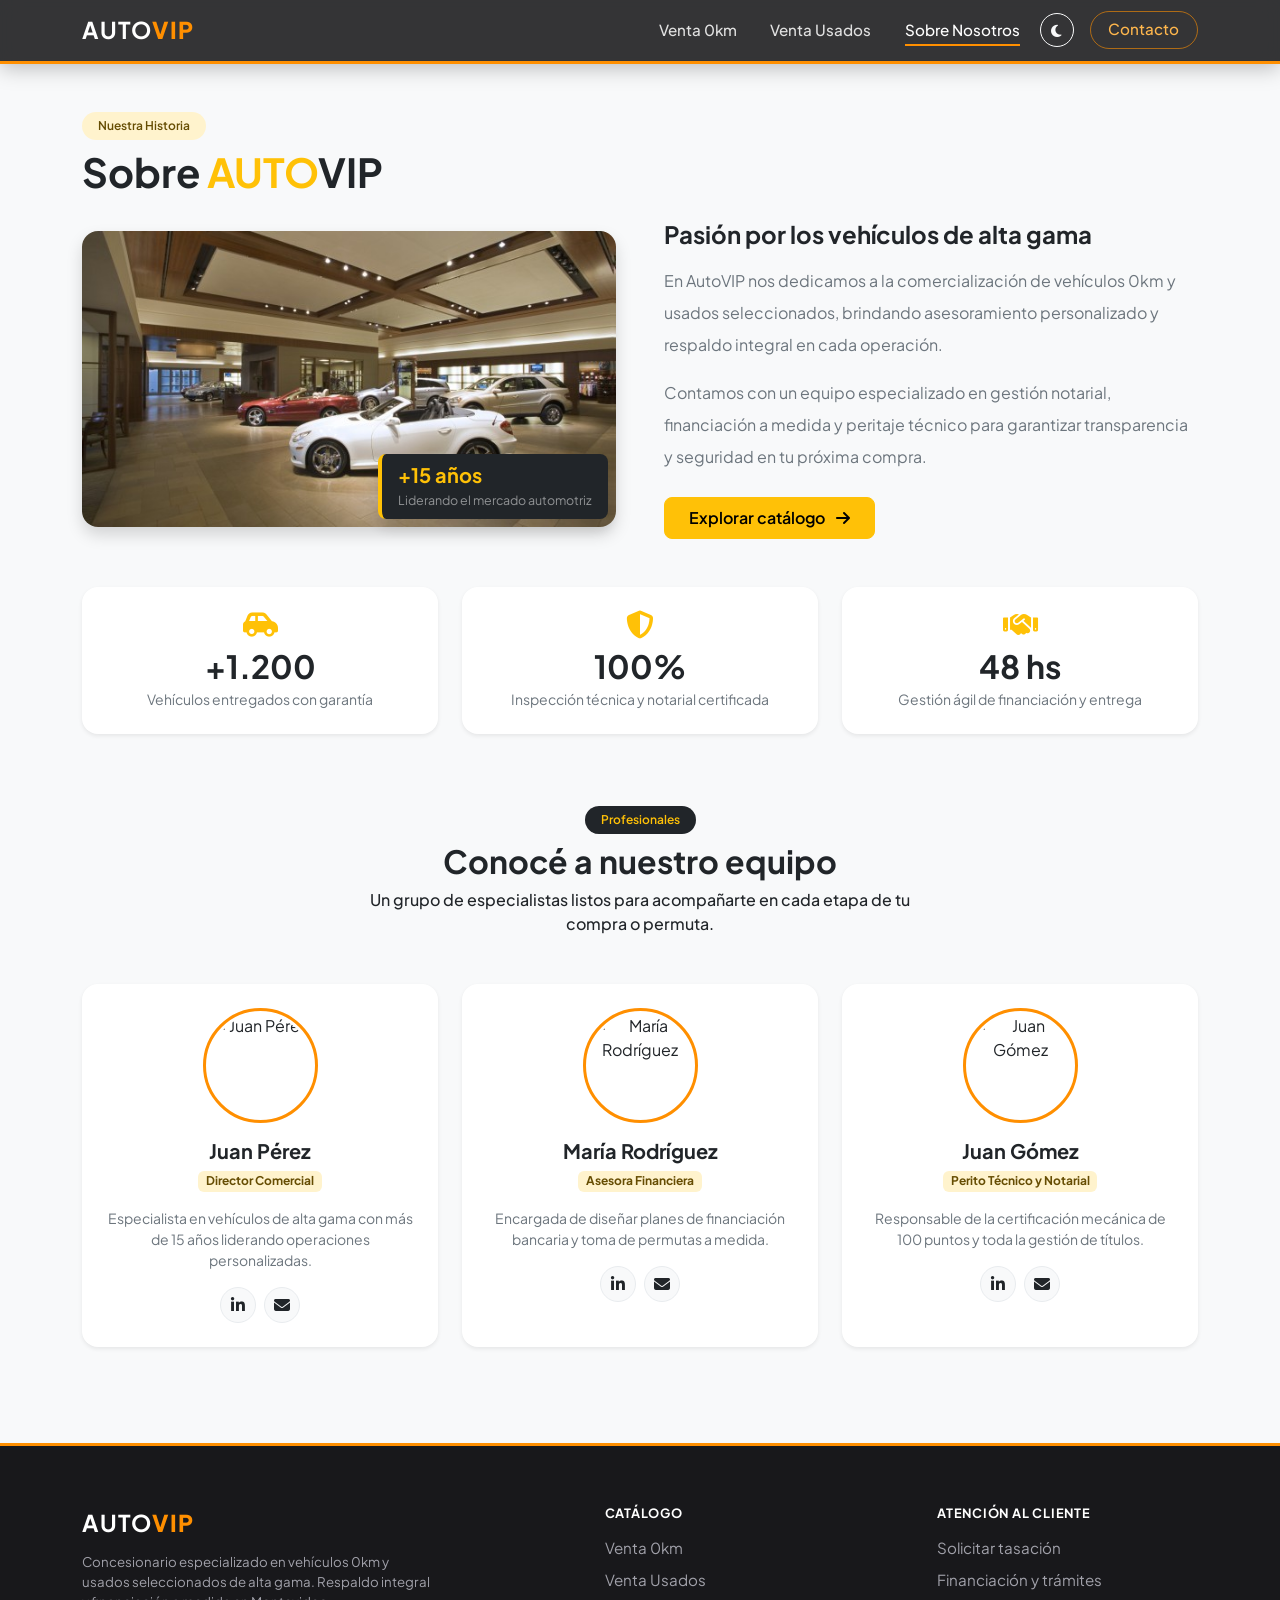
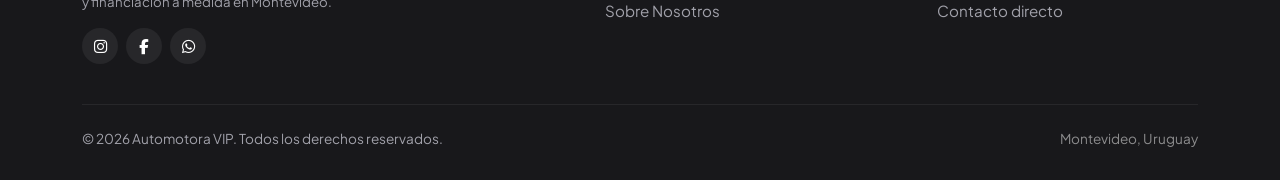
==== sobre-nosotros.html @ d8694683 "Version inicial de Automotora VIP" ====
<!doctype html>
<html lang="es">
  <head>
    <meta charset="utf-8" />
    <meta name="viewport" content="width=device-width, initial-scale=1" />
    <meta
      name="description"
      content="Automotora VIP - Conocé nuestra historia, trayectoria y equipo de especialistas."
    />
    <meta name="author" content="Automotora VIP" />

    <title>Sobre Nosotros | Automotora VIP</title>

    <!-- Bootstrap 5.3.3 CSS -->
    <link
      href="https://cdn.jsdelivr.net/npm/bootstrap@5.3.3/dist/css/bootstrap.min.css"
      rel="stylesheet"
      integrity="sha384-QWTKZyjpPEjISv5WaRU9OFeRpok6YctnYmDr5pNlyT2bRjXh0JMhjY6hW+ALEwIH"
      crossorigin="anonymous"
    />

    <!-- Font Awesome 6.5.1 -->
    <link
      rel="stylesheet"
      href="https://cdnjs.cloudflare.com/ajax/libs/font-awesome/6.5.1/css/all.min.css"
    />

    <!-- Google Font: Plus Jakarta Sans -->
    <link rel="preconnect" href="https://fonts.googleapis.com" />
    <link rel="preconnect" href="https://fonts.gstatic.com" crossorigin />
    <link
      href="https://fonts.googleapis.com/css2?family=Plus+Jakarta+Sans:wght@400;500;600;700;800&display=swap"
      rel="stylesheet"
    />

    <!-- Estilos compartidos del proyecto -->
    <link rel="stylesheet" href="css/styles.css" />

    <!-- Librería AOS -->
    <link href="https://unpkg.com/aos@2.3.1/dist/aos.css" rel="stylesheet" />
  </head>

  <body>
    <!-- ================= NAVBAR ================= -->
    <nav id="header" class="navbar navbar-expand-lg navbar-dark sticky-top">
      <div class="container">
        <a class="navbar-brand brand-logo" href="index.html"
          >AUTO<span class="brand-vip">VIP</span></a
        >
        <button
          class="navbar-toggler"
          type="button"
          data-bs-toggle="collapse"
          data-bs-target="#links"
          aria-controls="links"
          aria-expanded="false"
          aria-label="Toggle navigation"
        >
          <span class="navbar-toggler-icon"></span>
        </button>
        <div id="links" class="collapse navbar-collapse justify-content-end">
          <ul class="navbar-nav">
            <li class="nav-item">
              <a class="nav-link" href="ventas.html?status=1">Venta 0km</a>
            </li>
            <li class="nav-item">
              <a class="nav-link" href="ventas.html?status=0">Venta Usados</a>
            </li>
            <li class="nav-item">
              <a class="nav-link active" href="sobre-nosotros.html"
                >Sobre Nosotros</a
              >
            </li>
            <li class="nav-item d-flex align-items-center ms-lg-2">
              <button
                id="btn-tema"
                type="button"
                class="btn btn-sm btn-outline-light rounded-circle"
                style="width: 34px; height: 34px"
                aria-label="Cambiar tema"
              >
                <i class="fas fa-moon"></i>
              </button>
            </li>
            <li class="nav-item">
              <a
                class="nav-link"
                href="#"
                data-bs-toggle="modal"
                data-bs-target="#contacto-modal"
              >
                Contacto
              </a>
            </li>
          </ul>
        </div>
      </div>
    </nav>

    <!-- ================= CONTENIDO PRINCIPAL ================= -->
    <main id="sobre-nosotros" class="py-5">
      <!-- SECCIÓN 1: Historia de la empresa y métricas de confianza -->
      <section class="container mb-5">
        <div class="mb-4" data-aos="fade-up">
          <span
            class="badge rounded-pill bg-warning-subtle text-warning-emphasis px-3 py-2 mb-2 fw-semibold"
          >
            Nuestra Historia
          </span>
          <h1 class="fw-bold display-6">
            Sobre <span class="text-warning">AUTO</span>VIP
          </h1>
        </div>

        <div class="row align-items-center g-5 mb-5">
          <div class="col-lg-6" data-aos="fade-right">
            <div class="position-relative">
              <img
                src="img/about_us/about.jpg"
                alt="Salón de ventas AutoVIP"
                class="img-fluid rounded-4 shadow"
              />
              <div
                class="bg-dark text-white py-2 px-3 rounded-3 shadow position-absolute bottom-0 end-0 m-2 border-start border-warning border-4"
              >
                <span class="d-block fs-5 fw-bold text-warning lh-sm"
                  >+15 años</span
                >
                <span class="text-white-50" style="font-size: 0.78rem">
                  Liderando el mercado automotriz
                </span>
              </div>
            </div>
          </div>

          <div class="col-lg-6" data-aos="fade-left">
            <h2 class="h4 fw-bold mb-3">
              Pasión por los vehículos de alta gama
            </h2>
            <p class="text-secondary lh-lg">
              En AutoVIP nos dedicamos a la comercialización de vehículos 0km y
              usados seleccionados, brindando asesoramiento personalizado y
              respaldo integral en cada operación.
            </p>
            <p class="text-secondary lh-lg mb-4">
              Contamos con un equipo especializado en gestión notarial,
              financiación a medida y peritaje técnico para garantizar
              transparencia y seguridad en tu próxima compra.
            </p>
            <a
              href="ventas.html"
              class="btn btn-warning fw-semibold px-4 py-2 rounded-3"
            >
              Explorar catálogo <i class="fas fa-arrow-right ms-2"></i>
            </a>
          </div>
        </div>

        <!-- Fila de 3 tarjetas de métricas clave -->
        <div class="row g-4 text-center">
          <div class="col-md-4" data-aos="fade-up" data-aos-delay="100">
            <div class="bg-white p-4 rounded-4 shadow-sm h-100 auto-card">
              <i class="fas fa-car-side fs-3 text-warning mb-2"></i>
              <h3
                class="h2 fw-bold mb-1 contador"
                data-target="1200"
                data-prefix="+"
              >
                +1.200
              </h3>
              <p class="text-secondary small mb-0">
                Vehículos entregados con garantía
              </p>
            </div>
          </div>
          <div class="col-md-4" data-aos="fade-up" data-aos-delay="200">
            <div class="bg-white p-4 rounded-4 shadow-sm h-100 auto-card">
              <i class="fas fa-shield-alt fs-3 text-warning mb-2"></i>
              <h3
                class="h2 fw-bold mb-1 contador"
                data-target="100"
                data-suffix="%"
              >
                100%
              </h3>
              <p class="text-secondary small mb-0">
                Inspección técnica y notarial certificada
              </p>
            </div>
          </div>
          <div class="col-md-4" data-aos="fade-up" data-aos-delay="300">
            <div class="bg-white p-4 rounded-4 shadow-sm h-100 auto-card">
              <i class="fas fa-handshake fs-3 text-warning mb-2"></i>
              <h3
                class="h2 fw-bold mb-1 contador"
                data-target="48"
                data-suffix=" hs"
              >
                48 hs
              </h3>
              <p class="text-secondary small mb-0">
                Gestión ágil de financiación y entrega
              </p>
            </div>
          </div>
        </div>
      </section>

      <!-- SECCIÓN 2: Presentación del equipo -->
      <section class="container pt-4 pb-5">
        <div class="text-center mb-5" data-aos="fade-up">
          <span
            class="badge rounded-pill bg-dark text-warning px-3 py-2 mb-2 fw-semibold"
          >
            Profesionales
          </span>
          <h2 class="fw-bold">Conocé a nuestro equipo</h2>
          <p class="text-dark fw-medium mx-auto" style="max-width: 600px">
            Un grupo de especialistas listos para acompañarte en cada etapa de
            tu compra o permuta.
          </p>
        </div>

        <div class="row g-4">
          <div class="col-md-4" data-aos="fade-up" data-aos-delay="100">
            <div
              class="bg-white rounded-4 shadow-sm p-4 text-center h-100 auto-card team-card"
            >
              <img
                src="https://images.unsplash.com/photo-1519085360753-af0119f7cbe7?auto=format&fit=crop&w=600&q=80"
                alt="Juan Pérez"
                class="mx-auto mb-3 d-block"
              />
              <h5 class="fw-bold mb-1">Juan Pérez</h5>
              <span class="badge bg-warning-subtle text-warning-emphasis mb-3">
                Director Comercial
              </span>
              <p class="text-secondary small mb-3">
                Especialista en vehículos de alta gama con más de 15 años
                liderando operaciones personalizadas.
              </p>
              <div class="d-flex justify-content-center gap-2">
                <a href="#" class="social-btn" aria-label="LinkedIn">
                  <i class="fab fa-linkedin-in"></i>
                </a>
                <a href="#" class="social-btn" aria-label="Email">
                  <i class="fas fa-envelope"></i>
                </a>
              </div>
            </div>
          </div>

          <div class="col-md-4" data-aos="fade-up" data-aos-delay="200">
            <div
              class="bg-white rounded-4 shadow-sm p-4 text-center h-100 auto-card team-card"
            >
              <img
                src="https://images.unsplash.com/photo-1573496359142-b8d87734a5a2?auto=format&fit=crop&w=600&q=80"
                alt="María Rodríguez"
                class="mx-auto mb-3 d-block"
              />
              <h5 class="fw-bold mb-1">María Rodríguez</h5>
              <span class="badge bg-warning-subtle text-warning-emphasis mb-3">
                Asesora Financiera
              </span>
              <p class="text-secondary small mb-3">
                Encargada de diseñar planes de financiación bancaria y toma de
                permutas a medida.
              </p>
              <div class="d-flex justify-content-center gap-2">
                <a href="#" class="social-btn" aria-label="LinkedIn">
                  <i class="fab fa-linkedin-in"></i>
                </a>
                <a href="#" class="social-btn" aria-label="Email">
                  <i class="fas fa-envelope"></i>
                </a>
              </div>
            </div>
          </div>

          <div class="col-md-4" data-aos="fade-up" data-aos-delay="300">
            <div
              class="bg-white rounded-4 shadow-sm p-4 text-center h-100 auto-card team-card"
            >
              <img
                src="https://images.unsplash.com/photo-1472099645785-5658abf4ff4e?auto=format&fit=crop&w=600&q=80"
                alt="Juan Gómez"
                class="mx-auto mb-3 d-block"
              />
              <h5 class="fw-bold mb-1">Juan Gómez</h5>
              <span class="badge bg-warning-subtle text-warning-emphasis mb-3">
                Perito Técnico y Notarial
              </span>
              <p class="text-secondary small mb-3">
                Responsable de la certificación mecánica de 100 puntos y toda la
                gestión de títulos.
              </p>
              <div class="d-flex justify-content-center gap-2">
                <a href="#" class="social-btn" aria-label="LinkedIn">
                  <i class="fab fa-linkedin-in"></i>
                </a>
                <a href="#" class="social-btn" aria-label="Email">
                  <i class="fas fa-envelope"></i>
                </a>
              </div>
            </div>
          </div>
        </div>
      </section>
    </main>

    <!-- ================= FOOTER ================= -->
    <footer id="footer">
      <div class="container">
        <div class="row gy-4 justify-content-between">
          <div class="col-lg-4">
            <a href="index.html" class="brand-logo">
              AUTO<span class="brand-vip">VIP</span>
            </a>
            <p class="small mb-3">
              Concesionario especializado en vehículos 0km y usados
              seleccionados de alta gama. Respaldo integral y financiación a
              medida en Montevideo.
            </p>
            <div class="d-flex gap-2">
              <a href="#" class="footer-social" aria-label="Instagram">
                <i class="fab fa-instagram"></i>
              </a>
              <a href="#" class="footer-social" aria-label="Facebook">
                <i class="fab fa-facebook-f"></i>
              </a>
              <a href="#" class="footer-social" aria-label="WhatsApp">
                <i class="fab fa-whatsapp"></i>
              </a>
            </div>
          </div>

          <div class="col-6 col-lg-2">
            <h6>Catálogo</h6>
            <ul>
              <li><a href="ventas.html?status=1">Venta 0km</a></li>
              <li><a href="ventas.html?status=0">Venta Usados</a></li>
              <li><a href="sobre-nosotros.html">Sobre Nosotros</a></li>
            </ul>
          </div>

          <div class="col-6 col-lg-3">
            <h6>Atención al Cliente</h6>
            <ul>
              <li>
                <a
                  href="#"
                  data-bs-toggle="modal"
                  data-bs-target="#contacto-modal"
                >
                  Solicitar tasación
                </a>
              </li>
              <li>
                <a
                  href="#"
                  data-bs-toggle="modal"
                  data-bs-target="#contacto-modal"
                >
                  Financiación y trámites
                </a>
              </li>
              <li>
                <a
                  href="#"
                  data-bs-toggle="modal"
                  data-bs-target="#contacto-modal"
                >
                  Contacto directo
                </a>
              </li>
            </ul>
          </div>
        </div>

        <div
          class="footer-bottom d-flex flex-wrap justify-content-between align-items-center gap-2"
        >
          <span>© 2026 Automotora VIP. Todos los derechos reservados.</span>
          <span class="text-white-50">Montevideo, Uruguay</span>
        </div>
      </div>
    </footer>

    <!-- ================= MODAL DE CONTACTO PROFESIONAL ================= -->
    <div
      id="contacto-modal"
      class="modal fade"
      tabindex="-1"
      aria-labelledby="modal-title"
      aria-hidden="true"
    >
      <div class="modal-dialog modal-lg modal-dialog-centered">
        <div class="modal-content rounded-4 border-0 shadow">
          <div class="modal-header border-0 pb-0 px-4 pt-4">
            <div>
              <span
                class="badge rounded-pill bg-warning-subtle text-warning-emphasis px-3 py-1 mb-1 fw-semibold"
              >
                Atención Personalizada
              </span>
              <h4 id="modal-title" class="modal-title fw-bold">
                Contactate con <span class="text-warning">AUTO</span>VIP
              </h4>
            </div>
            <button
              type="button"
              class="btn-close"
              data-bs-dismiss="modal"
              aria-label="Cerrar"
            ></button>
          </div>

          <div class="modal-body p-4">
            <form action="https://formspree.io/f/TU_CODIGO_AQUI" method="POST">
              <div class="row g-3">
                <div class="col-md-6">
                  <label
                    for="name"
                    class="form-label small fw-semibold text-secondary"
                  >
                    Nombre y apellido *
                  </label>
                  <input
                    type="text"
                    id="name"
                    name="name"
                    class="form-control rounded-3 filtro-select"
                    placeholder="Ej: Martín Rodríguez"
                    required
                  />
                </div>

                <div class="col-md-6">
                  <label
                    for="phone"
                    class="form-label small fw-semibold text-secondary"
                  >
                    Teléfono / WhatsApp *
                  </label>
                  <input
                    type="tel"
                    id="phone"
                    name="phone"
                    class="form-control rounded-3 filtro-select"
                    placeholder="Ej: 099 123 456"
                    required
                  />
                </div>

                <div class="col-md-6">
                  <label
                    for="email"
                    class="form-label small fw-semibold text-secondary"
                  >
                    Correo electrónico *
                  </label>
                  <input
                    type="email"
                    id="email"
                    name="email"
                    class="form-control rounded-3 filtro-select"
                    placeholder="nombre@ejemplo.com"
                    required
                  />
                </div>

                <div class="col-md-6">
                  <label
                    for="inquiry-type"
                    class="form-label small fw-semibold text-secondary"
                  >
                    Motivo de consulta *
                  </label>
                  <select
                    id="inquiry-type"
                    name="inquiry_type"
                    class="form-select rounded-3 filtro-select"
                    required
                  >
                    <option value="" selected disabled>
                      Seleccioná una opción...
                    </option>
                    <option value="compra-0km">Compra de vehículo 0km</option>
                    <option value="compra-usado">
                      Compra de usado seleccionado
                    </option>
                    <option value="test-drive">Agendar Test Drive</option>
                    <option value="tasacion">
                      Tasación / Entrega de usado
                    </option>
                    <option value="financiacion">
                      Financiación y trámites
                    </option>
                    <option value="reclamos-consultas">
                      Reclamos o consultas
                    </option>
                    <option value="otros">Otros</option>
                  </select>
                </div>

                <div class="col-12">
                  <label
                    class="form-label small fw-semibold text-secondary d-block"
                  >
                    ¿Cómo preferís que te respondamos?
                  </label>
                  <div class="d-flex flex-wrap gap-3">
                    <div class="form-check">
                      <input
                        class="form-check-input"
                        type="radio"
                        name="contact_preference"
                        id="pref-whatsapp"
                        value="WhatsApp"
                        checked
                      />
                      <label class="form-check-label small" for="pref-whatsapp">
                        <i class="fab fa-whatsapp text-success me-1"></i>
                        WhatsApp
                      </label>
                    </div>
                    <div class="form-check">
                      <input
                        class="form-check-input"
                        type="radio"
                        name="contact_preference"
                        id="pref-llamada"
                        value="Llamada"
                      />
                      <label class="form-check-label small" for="pref-llamada">
                        <i class="fas fa-phone-alt text-secondary me-1"></i>
                        Llamada
                      </label>
                    </div>
                    <div class="form-check">
                      <input
                        class="form-check-input"
                        type="radio"
                        name="contact_preference"
                        id="pref-email"
                        value="Email"
                      />
                      <label class="form-check-label small" for="pref-email">
                        <i class="fas fa-envelope text-warning me-1"></i> Email
                      </label>
                    </div>
                  </div>
                </div>

                <div class="col-12">
                  <label
                    for="message"
                    class="form-label small fw-semibold text-secondary"
                  >
                    Detalle de tu consulta *
                  </label>
                  <textarea
                    id="message"
                    name="message"
                    rows="3"
                    class="form-control rounded-3 filtro-select"
                    placeholder="Contanos qué modelo te interesa, si entregás vehículo como parte de pago o tus dudas..."
                    required
                  ></textarea>
                </div>
              </div>

              <div
                class="d-flex justify-content-between align-items-center mt-4 pt-2 border-top"
              >
                <span class="text-secondary small">
                  <i class="fas fa-shield-alt text-warning me-1"></i> Respuesta
                  en menos de 2 hs hábiles
                </span>
                <button
                  type="submit"
                  class="btn btn-warning text-dark rounded-3 px-4 py-2 fw-semibold shadow-sm"
                >
                  <i class="fas fa-paper-plane me-1"></i> Enviar consulta
                </button>
              </div>
            </form>
          </div>
        </div>
      </div>
    </div>

    <!-- Bootstrap 5.3.3 JS -->
    <script
      src="https://cdn.jsdelivr.net/npm/bootstrap@5.3.3/dist/js/bootstrap.bundle.min.js"
      integrity="sha384-YvpcrYf0tY3lHB60NNkmXc5s9fDVZLESaAA55NDzOxhy9GkcIdslK1eN7N6jIeHz"
      crossorigin="anonymous"
    ></script>

    <!-- Librería AOS JS + Inicialización -->
    <script src="https://unpkg.com/aos@2.3.1/dist/aos.js"></script>
    <script>
      AOS.init({
        duration: 700,
        once: true,
      });
    </script>
    <script>
      const contadores = document.querySelectorAll(".contador");
      const observador = new IntersectionObserver(
        (entradas, obs) => {
          entradas.forEach((entrada) => {
            if (!entrada.isIntersecting) return;
            const el = entrada.target;
            const objetivo = +el.dataset.target;
            const prefijo = el.dataset.prefix || "";
            const sufijo = el.dataset.suffix || "";
            let actual = 0;
            const incremento = Math.ceil(objetivo / 45);

            const timer = setInterval(() => {
              actual += incremento;
              if (actual >= objetivo) {
                actual = objetivo;
                clearInterval(timer);
              }
              el.textContent = `${prefijo}${actual.toLocaleString("es-UY")}${sufijo}`;
            }, 25);

            obs.unobserve(el);
          });
        },
        { threshold: 0.5 },
      );

      contadores.forEach((c) => observador.observe(c));
    </script>
    <script src="js/theme.js"></script>
  </body>
</html>
---- css/styles.css ----
/* ==========================================================================
   ESTILOS GENERALES
   ========================================================================== */
body {
  min-height: 100vh;
  display: flex;
  flex-direction: column;
  font-family: "Plus Jakarta Sans", sans-serif;
  background-color: #f8f9fa;
  color: #212529;
}

h1,
h2,
h3,
h4,
h5,
h6 {
  font-family: "Plus Jakarta Sans", sans-serif;
}

/* ==========================================================================
   HEADER (Glassmorphism, logo bicolor y enlaces animados)
   ========================================================================== */
#header {
  background-color: rgba(24, 24, 27, 0.88);
  backdrop-filter: blur(10px);
  -webkit-backdrop-filter: blur(10px);
  border-bottom: 3px solid #ff8f00;
  box-shadow: 0 4px 20px rgba(0, 0, 0, 0.25);
  transition:
    background-color 0.3s ease,
    padding 0.3s ease;
}

/* Logo tipográfico bicolor e iluminado dorado en hover */
#header .brand-logo,
#footer .brand-logo {
  font-family: "Plus Jakarta Sans", sans-serif;
  font-size: 1.45rem;
  font-weight: 700;
  letter-spacing: 1px;
  color: #ffffff;
  text-decoration: none;
  display: inline-block;
  margin-bottom: 0.75rem;
  transition:
    transform 0.25s ease,
    text-shadow 0.25s ease;
}

#header .brand-logo {
  margin-bottom: 0;
}

#header .brand-logo .brand-vip,
#footer .brand-logo .brand-vip {
  color: #ff8f00;
  font-weight: 800;
  transition:
    color 0.25s ease,
    text-shadow 0.25s ease;
}

#header .brand-logo:hover,
#footer .brand-logo:hover {
  color: #ffffff;
  transform: scale(1.04);
  text-shadow: 0 0 12px rgba(255, 255, 255, 0.35);
}

#header .brand-logo:hover .brand-vip,
#footer .brand-logo:hover .brand-vip {
  color: #ffc107;
  text-shadow:
    0 0 12px rgba(255, 193, 7, 0.85),
    0 0 22px rgba(255, 143, 0, 0.6);
}

/* Subrayado naranja animado desde el centro en los enlaces */
#header .nav-link {
  position: relative;
  color: rgba(255, 255, 255, 0.85);
  font-weight: 500;
  font-size: 0.95rem;
  margin-left: 0.6rem;
  padding: 0.5rem 0.75rem;
  transition: color 0.25s ease;
}

#header .nav-link:hover,
#header .nav-link.active {
  color: #ffffff;
}

#header .nav-link::after {
  content: "";
  position: absolute;
  bottom: 4px;
  left: 12px;
  right: 12px;
  height: 2px;
  background-color: #ff8f00;
  transform: scaleX(0);
  transform-origin: center;
  transition: transform 0.25s ease;
}

#header .nav-link:hover::after,
#header .nav-link.active::after {
  transform: scaleX(1);
}

/* Estilo tipo botón píldora exclusivamente para el enlace de Contacto */
#header .nav-link[data-bs-target="#contacto-modal"] {
  border: 1px solid rgba(255, 143, 0, 0.6);
  border-radius: 50rem;
  padding: 0.4rem 1.1rem;
  margin-left: 1rem;
  color: #ffb74d;
  transition: all 0.25s ease;
}

#header .nav-link[data-bs-target="#contacto-modal"]::after {
  display: none;
}

#header .nav-link[data-bs-target="#contacto-modal"]:hover {
  background-color: #ff8f00;
  border-color: #ff8f00;
  color: #18181b;
  font-weight: 600;
  box-shadow: 0 4px 12px rgba(255, 143, 0, 0.35);
}

/* ==========================================================================
   HOME (Carrusel, Ken Burns, contraste de texto, tarjetas y banner CTA)
   ========================================================================== */
#home-content {
  flex: 1;
}

#home-carousel {
  border-bottom: 4px solid #ff8f00;
}

#home-carousel .carousel-item {
  overflow: hidden;
}

#home-carousel .car-image {
  height: 75vh;
  max-height: 750px;
  object-fit: cover;
  object-position: center center;
  transition: transform 6s ease-out;
}

#home-carousel .carousel-item.active .car-image {
  transform: scale(1.06);
}

/* Degradado oscuro profundo para asegurar contraste sobre cualquier foto */
#home-carousel .carousel-item::after {
  content: "";
  position: absolute;
  inset: 0;
  background: linear-gradient(
    to top,
    rgba(0, 0, 0, 0.85) 0%,
    rgba(0, 0, 0, 0.45) 50%,
    rgba(0, 0, 0, 0.15) 100%
  );
  pointer-events: none;
}

#home-carousel .carousel-caption {
  z-index: 2;
}

/* Sombra difusa y color blanco asegurado para título y subtítulo del carrusel */
#home-carousel .carousel-caption h1,
#home-carousel .carousel-caption h2,
#home-carousel .carousel-caption p {
  color: #ffffff !important;
  text-shadow:
    0 2px 10px rgba(0, 0, 0, 0.9),
    0 0 24px rgba(0, 0, 0, 0.75);
}

@keyframes subirTexto {
  from {
    opacity: 0;
    transform: translateY(18px);
  }
  to {
    opacity: 1;
    transform: translateY(0);
  }
}

#home-carousel .carousel-item.active .carousel-caption {
  animation: subirTexto 0.8s ease-out forwards;
}

#home-content h1 span {
  font-weight: 300;
}

/* Micro-interacciones en las tarjetas de servicio */
#home-content .auto-card {
  position: relative;
  overflow: hidden;
  transition:
    transform 0.28s ease,
    box-shadow 0.28s ease;
}

#home-content .auto-card::after {
  content: "";
  position: absolute;
  bottom: 0;
  left: 0;
  width: 0%;
  height: 3px;
  background-color: #ff8f00;
  transition: width 0.3s ease;
}

#home-content .auto-card:hover {
  transform: translateY(-6px);
  box-shadow: 0 12px 24px rgba(0, 0, 0, 0.08) !important;
}

#home-content .auto-card:hover::after {
  width: 100%;
}

#home-content .auto-card .badge {
  transition: transform 0.28s ease;
}

#home-content .auto-card:hover .badge {
  transform: scale(1.1) rotate(-4deg);
}

#home-content .auto-card .btn i {
  transition: transform 0.22s ease;
}

#home-content .auto-card .btn:hover {
  background-color: #ff8f00;
  border-color: #ff8f00;
  color: #ffffff;
}

#home-content .auto-card .btn:hover i {
  transform: translateX(4px);
}

/* Banner de cierre en Inicio (visible tanto en modo claro como oscuro) */
.cta-banner {
  background: linear-gradient(135deg, #18181b 0%, #27272a 100%);
  border: 1px solid #3f3f46;
  border-left: 4px solid #ff8f00;
}

@media (max-width: 767px) {
  #home-carousel .car-image {
    height: 35vh;
  }

  #home-content h1 {
    font-size: 1.8rem;
  }
}

/* ==========================================================================
   VENTAS Y SOBRE NOSOTROS
   ========================================================================== */
#ventas,
#sobre-nosotros {
  flex: 1;
}

.auto-card {
  transition:
    transform 0.2s ease,
    box-shadow 0.2s ease;
}

.auto-card:hover {
  transform: translateY(-4px);
  box-shadow: 0 0.5rem 1.25rem rgba(0, 0, 0, 0.08) !important;
}

.auto-img-wrapper {
  overflow: hidden;
}

.auto-img {
  transition: transform 0.3s ease;
}

.auto-card:hover .auto-img {
  transform: scale(1.04);
}

/* Tarjetas del equipo (Sobre Nosotros) */
.team-card img {
  width: 115px;
  height: 115px;
  object-fit: cover;
  object-position: top center;
  border-radius: 50%;
  border: 3px solid #ff8f00;
  padding: 3px;
  transition: transform 0.3s ease;
}

.team-card:hover img {
  transform: scale(1.06);
}

.social-btn {
  width: 36px;
  height: 36px;
  border-radius: 50%;
  background-color: #f8f9fa;
  border: 1px solid #e9ecef;
  color: #212529;
  display: inline-flex;
  align-items: center;
  justify-content: center;
  text-decoration: none;
  transition:
    background-color 0.25s ease,
    color 0.25s ease,
    border-color 0.25s ease,
    transform 0.25s ease;
}

.social-btn:hover {
  background-color: #ff8f00;
  border-color: #ff8f00;
  color: #18181b;
  transform: translateY(-2px);
}

/* Desplegables modernos del panel de filtros */
.filtro-select {
  background-color: #f8f9fa;
  border: 1px solid #e9ecef;
  font-size: 0.9rem;
  font-weight: 500;
  color: #212529;
  cursor: pointer;
  transition: all 0.2s ease;
}

.filtro-select:hover:not(:disabled) {
  background-color: #ffffff;
  border-color: #ff8f00;
}

.filtro-select:focus {
  background-color: #ffffff;
  border-color: #ff8f00;
  box-shadow: 0 0 0 0.25rem rgba(255, 143, 0, 0.18);
}

.filtro-select:disabled {
  background-color: #f1f3f5;
  opacity: 0.65;
  cursor: not-allowed;
}

/* ==========================================================================
   FOOTER CORPORATIVO
   ========================================================================== */
#footer {
  border-top: 3px solid #ff8f00;
  background-color: #18181b;
  margin-top: auto;
  color: #a1a1aa;
  padding: 60px 0 30px;
  font-size: 0.95rem;
}

#footer h6 {
  color: #ffffff;
  font-weight: 700;
  text-transform: uppercase;
  font-size: 0.8rem;
  letter-spacing: 0.06em;
  margin-bottom: 1rem;
}

#footer ul {
  margin: 0;
  padding: 0;
  list-style: none;
}

#footer ul li {
  margin-bottom: 0.55rem;
}

#footer ul li a {
  color: #a1a1aa;
  text-decoration: none;
  transition: color 0.2s ease;
}

#footer ul li a:hover {
  color: #ff8f00;
}

.footer-social {
  width: 36px;
  height: 36px;
  border-radius: 50%;
  background-color: #27272a;
  color: #ffffff;
  display: inline-flex;
  align-items: center;
  justify-content: center;
  text-decoration: none;
  transition:
    background-color 0.2s ease,
    color 0.2s ease,
    transform 0.2s ease;
}

.footer-social:hover {
  background-color: #ff8f00;
  color: #18181b;
  transform: translateY(-2px);
}

.footer-bottom {
  border-top: 1px solid #27272a;
  margin-top: 2.5rem;
  padding-top: 1.5rem;
  font-size: 0.85rem;
}

/* ==========================================================================
   TRANSICIÓN SUAVE DE TEMA (Claro <-> Oscuro)
   ========================================================================== */
body,
.bg-white,
.bg-light,
.card,
.modal-content,
.filtro-select,
.btn-light,
.social-btn {
  transition:
    background-color 0.4s ease,
    background 0.4s ease,
    color 0.3s ease,
    border-color 0.3s ease;
}

/* ==========================================================================
   MODO OSCURO ESTILO GEMINI (Bootstrap 5.3 data-bs-theme="dark")
   ========================================================================== */
[data-bs-theme="dark"] body {
  background-color: #131314;
  background-image: radial-gradient(
    circle at 50% 0%,
    #1f2430 0%,
    #16171a 45%,
    #131314 100%
  );
  background-attachment: fixed;
  color: #e3e3e3;
}

[data-bs-theme="dark"] .bg-white,
[data-bs-theme="dark"] .card,
[data-bs-theme="dark"] .modal-content {
  background-color: #1e1f20 !important;
  color: #e3e3e3 !important;
  border-color: #2e3033 !important;
}

[data-bs-theme="dark"] .bg-light {
  background-color: #282a2c !important;
  color: #e3e3e3 !important;
  border-color: #3c4043 !important;
}

[data-bs-theme="dark"] h1,
[data-bs-theme="dark"] h2,
[data-bs-theme="dark"] h3,
[data-bs-theme="dark"] h4,
[data-bs-theme="dark"] h5,
[data-bs-theme="dark"] h6,
[data-bs-theme="dark"] .text-dark {
  color: #e3e3e3 !important;
}

[data-bs-theme="dark"] .text-secondary,
[data-bs-theme="dark"] .text-muted {
  color: #9aa0a6 !important;
}

/* Mantiene el contraste oscuro sobre insignias y botones amarillos */
[data-bs-theme="dark"] .bg-warning,
[data-bs-theme="dark"] .bg-warning.text-dark,
[data-bs-theme="dark"] .btn-warning,
[data-bs-theme="dark"] .btn-warning.text-dark {
  color: #131314 !important;
}

/* Botones claros y sociales adaptados a superficie oscura */
[data-bs-theme="dark"] .btn-light,
[data-bs-theme="dark"] .social-btn {
  background-color: #282a2c !important;
  border-color: #3c4043 !important;
  color: #e3e3e3 !important;
}

[data-bs-theme="dark"] .btn-light:hover,
[data-bs-theme="dark"] .social-btn:hover {
  background-color: #333538 !important;
  border-color: #ff8f00 !important;
  color: #ffffff !important;
}

/* Inputs y desplegables en modo oscuro */
[data-bs-theme="dark"] .filtro-select,
[data-bs-theme="dark"] .form-control,
[data-bs-theme="dark"] .form-select {
  background-color: #282a2c;
  border-color: #3c4043;
  color: #e3e3e3;
}

[data-bs-theme="dark"] .filtro-select:hover:not(:disabled),
[data-bs-theme="dark"] .filtro-select:focus,
[data-bs-theme="dark"] .form-control:focus,
[data-bs-theme="dark"] .form-select:focus {
  background-color: #1e1f20;
  border-color: #ff8f00;
  color: #ffffff;
}

[data-bs-theme="dark"] .filtro-select:disabled {
  background-color: #18191a;
  color: #6e7277;
}
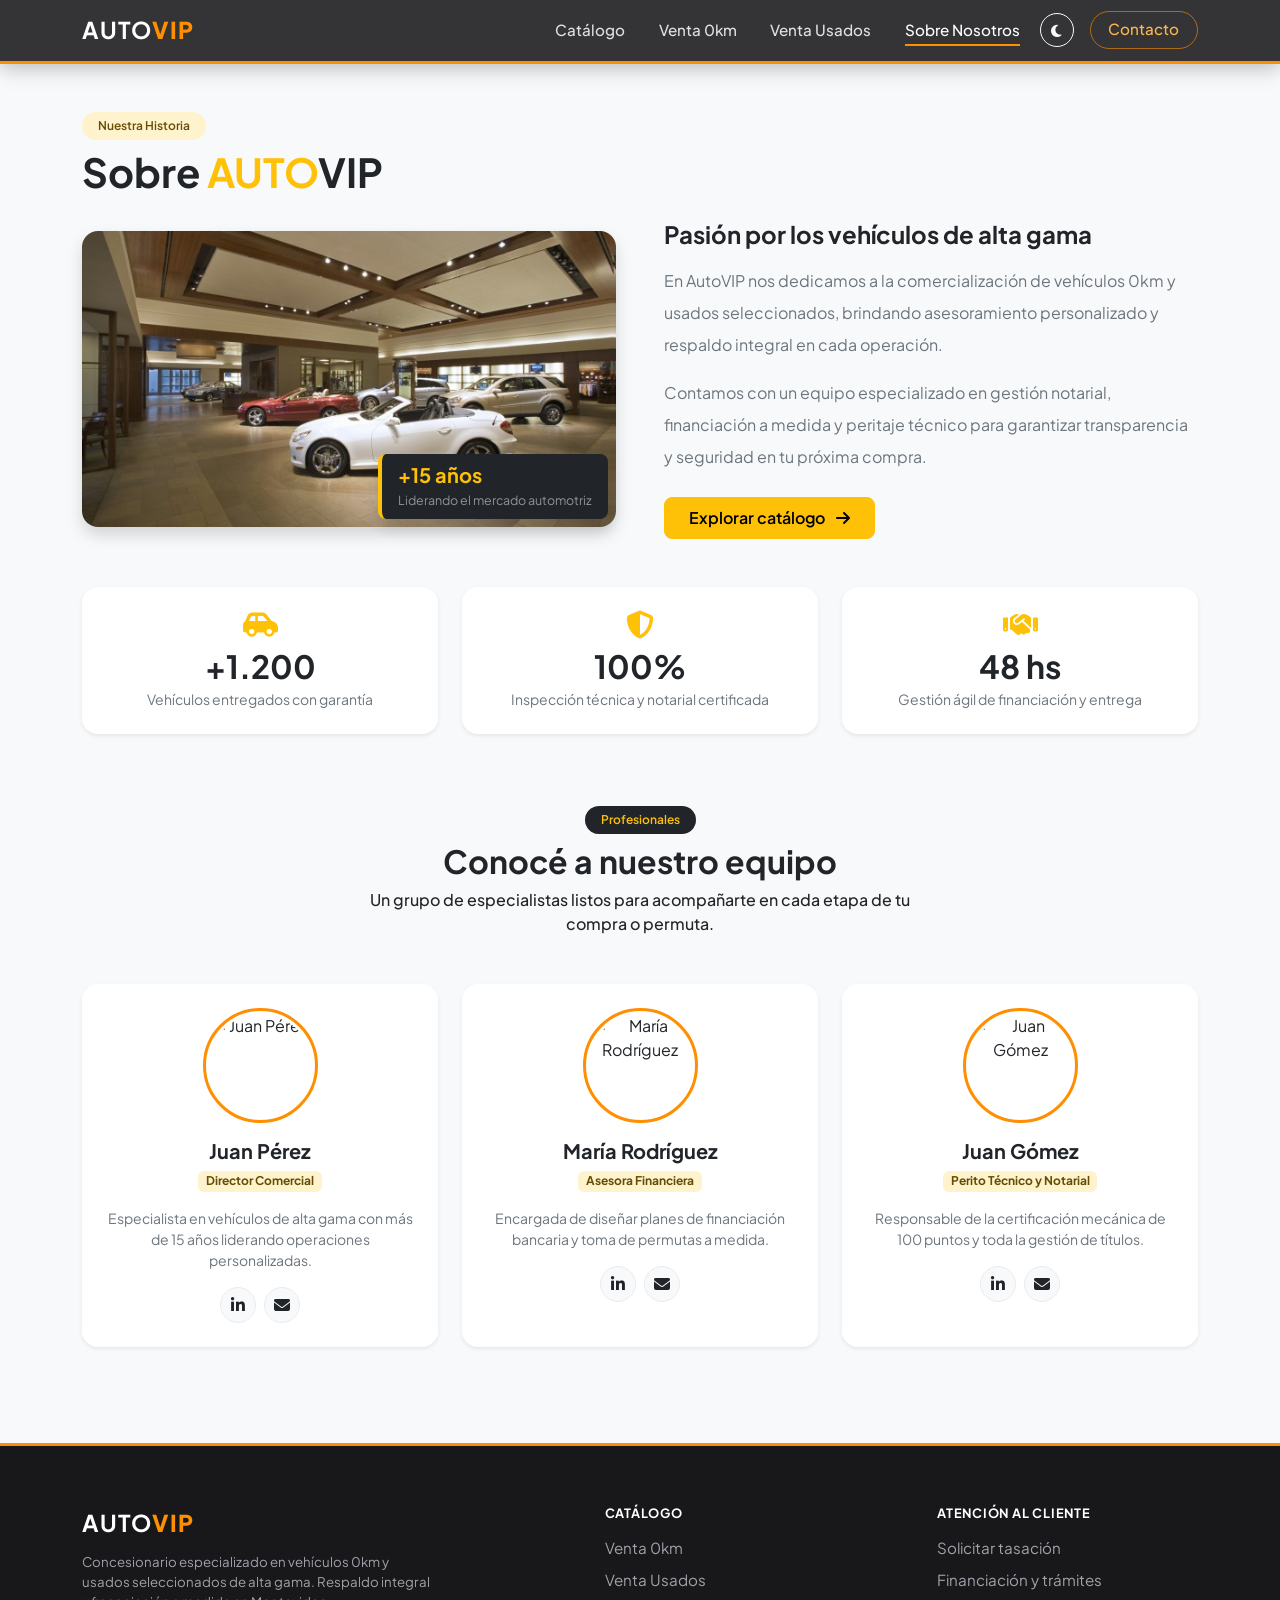
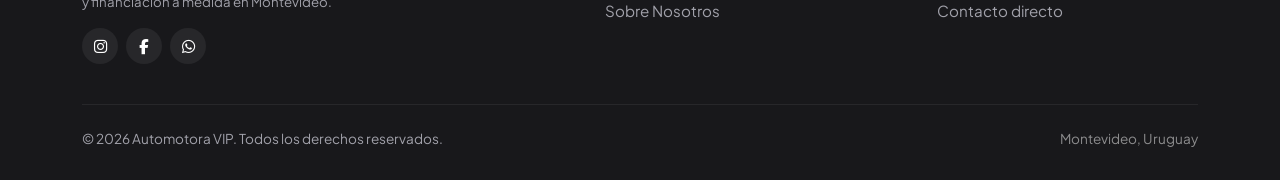
==== commit d968b57e: "Agrega enlace Catalogo al navbar y link de demo en README" ====
--- a/sobre-nosotros.html
+++ b/sobre-nosotros.html
@@ -60,6 +60,9 @@
         </button>
         <div id="links" class="collapse navbar-collapse justify-content-end">
           <ul class="navbar-nav">
+            <li class="nav-item">
+              <a class="nav-link" href="ventas.html">Catálogo</a>
+            </li>
             <li class="nav-item">
               <a class="nav-link" href="ventas.html?status=1">Venta 0km</a>
             </li>
